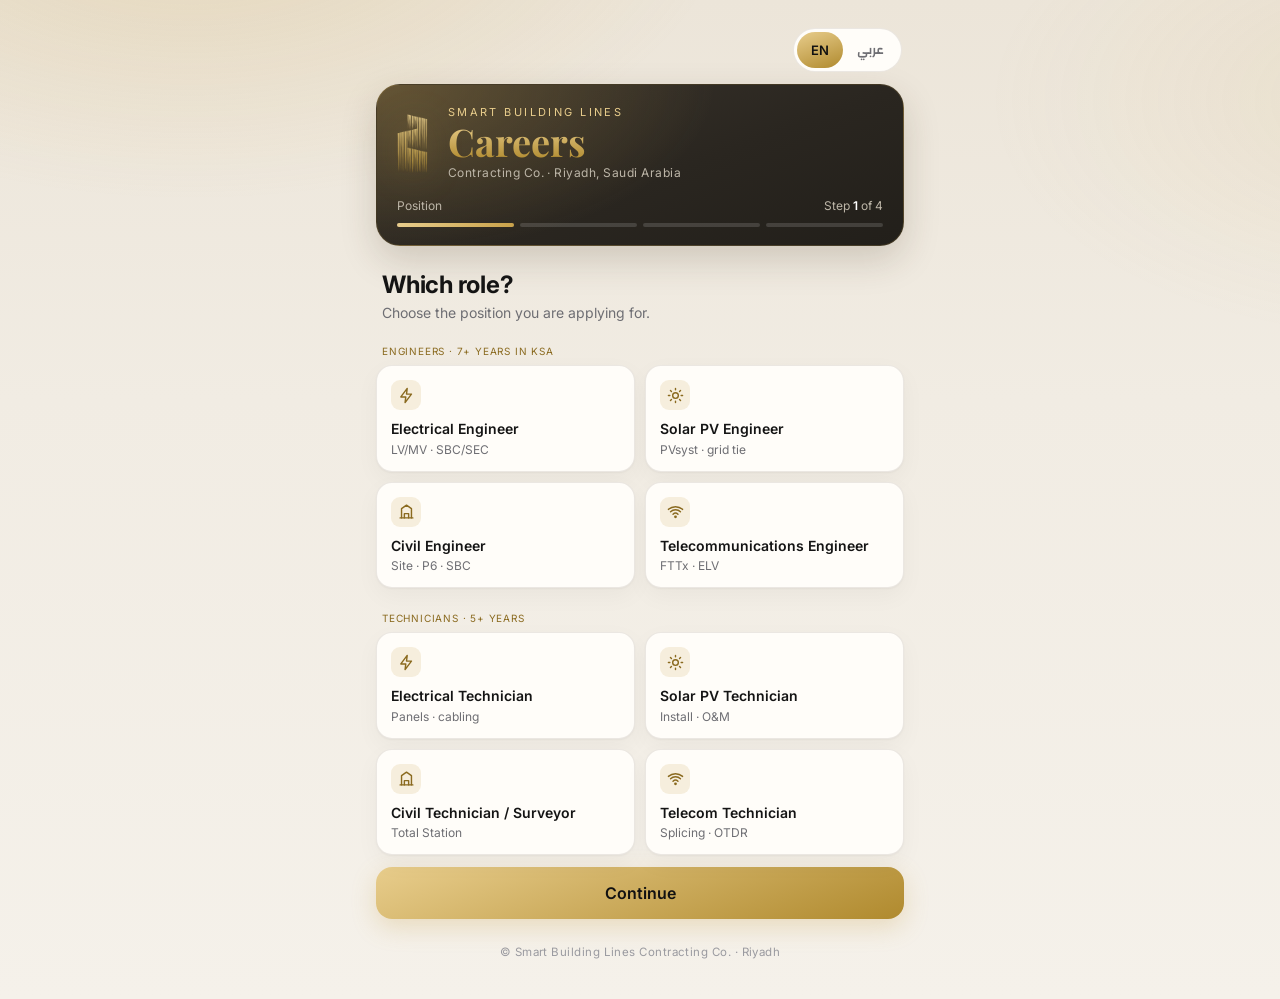
==== index.html @ 813a9403 "SBL Careers application page Co-Authored-By: Claude Opus 5.5 <noreply@anthropic.com>" ====
<!DOCTYPE html>
<html lang="en" data-endpoint="https://script.google.com/macros/s/AKfycbzAaV3fFbVYVJC35uPJYt5zrLI_tDNO1kmP84xNP-Ys5DEZwNAUCyAyCzdY38kc4tC_Tg/exec">
<head>
<meta charset="utf-8">
<meta name="viewport" content="width=device-width, initial-scale=1, viewport-fit=cover">
<title>SBL Careers | Smart Building Lines</title>
<meta name="description" content="Join Smart Building Lines Contracting Co. in Riyadh. Apply in 3 minutes.">
<meta property="og:type" content="website">
<meta property="og:title" content="SBL Careers | Smart Building Lines">
<meta property="og:description" content="Engineers and technicians: electrical, solar PV, civil and telecom. Riyadh, Saudi Arabia. Apply in 3 minutes.">
<meta property="og:url" content="https://sblcontracting.github.io/careers/">
<meta property="og:image" content="https://sblcontracting.github.io/careers/og-careers.jpg">
<meta name="twitter:card" content="summary_large_image">

<link rel="preconnect" href="https://fonts.googleapis.com">
<link href="https://fonts.googleapis.com/css2?family=Inter:wght@400;500;600;700&family=Playfair+Display:wght@600;700&family=Changa:wght@400;500;600;700&display=swap" rel="stylesheet">
<link rel="stylesheet" href="careers.css">
</head>
<body>
<div class="wrap">
  <div class="top"><div class="lang" id="lang"><button type="button" data-l="en" class="sel">EN</button><button type="button" data-l="ar">عربي</button></div></div>
  <header class="head">
  <div class="hero">
    <img src="[data-uri]" alt="SBL">
    <div>
      <div class="k">Smart Building Lines</div>
      <h1>Careers</h1>
      <div class="s">Contracting Co. · Riyadh, Saudi Arabia</div>
    </div>
  </div>

  <div class="steplbl"><span id="slName">Position</span><span><span data-tx>Step</span> <b id="slNo">1</b> <span data-tx>of</span> 4</span></div>
  <div class="prog"><i class="on"></i><i></i><i></i><i></i></div>
  </header>

  <div class="stage">
  <!-- STEP 1 -->
  <section class="step on" data-name="Position">
    <h2>Which role?</h2>
    <p class="sub">Choose the position you are applying for.</p>
    <span class="tag">Engineers · 7+ years in KSA</span>
    <div class="jobs" id="jobsE"></div>
    <span class="tag">Technicians · 5+ years</span>
    <div class="jobs" id="jobsT"></div>
    <div class="msg" id="m1"></div>
    <div class="bar"><button class="btn p" data-next>Continue</button></div>
  </section>

  <!-- STEP 2 -->
  <section class="step" data-name="About you">
    <h2>About you</h2>
    <p class="sub">So we can reach you.</p>
    <div class="group">
      <label class="row"><span class="ico"><svg xmlns="http://www.w3.org/2000/svg" viewBox="0 0 24 24" fill="none" stroke="currentColor" stroke-width="2" stroke-linecap="round" stroke-linejoin="round"><circle cx="12" cy="8" r="4"/><path d="M4 21c0-4 4-6 8-6s8 2 8 6"/></svg></span><input name="name" placeholder="Full name (as in ID / passport)" autocomplete="name" required></label>
      <label class="row"><span class="ico"><svg xmlns="http://www.w3.org/2000/svg" viewBox="0 0 24 24" fill="none" stroke="currentColor" stroke-width="2" stroke-linecap="round" stroke-linejoin="round"><rect x="6" y="2" width="12" height="20" rx="3"/><path d="M11 18h2"/></svg></span><input name="phone" type="tel" placeholder="Mobile (WhatsApp) 05XXXXXXXX" autocomplete="tel" required pattern="[+0-9 ]{9,16}"></label>
      <label class="row"><span class="ico"><svg xmlns="http://www.w3.org/2000/svg" viewBox="0 0 24 24" fill="none" stroke="currentColor" stroke-width="2" stroke-linecap="round" stroke-linejoin="round"><rect x="3" y="5" width="18" height="14" rx="3"/><path d="M3 7l9 6 9-6"/></svg></span><input name="email" type="email" placeholder="Email address" autocomplete="email" required></label>
      <label class="row"><span class="ico"><svg xmlns="http://www.w3.org/2000/svg" viewBox="0 0 24 24" fill="none" stroke="currentColor" stroke-width="2" stroke-linecap="round" stroke-linejoin="round"><path d="M12 21s-7-6.2-7-11a7 7 0 0 1 14 0c0 4.8-7 11-7 11z"/><circle cx="12" cy="10" r="2.5"/></svg></span><input name="city" placeholder="Current city" required></label>
    </div>
    <div class="group">
      <div class="q" data-q="nationality"><div class="ql">Nationality</div>
        <div class="seg"><button type="button">Saudi</button><button type="button">Non-Saudi</button></div></div>
      <div class="q" data-q="residency"><div class="ql">Residency status</div>
        <div class="chips"><button type="button" class="chip">Saudi national</button><button type="button" class="chip">Transferable Iqama</button><button type="button" class="chip">Iqama not transferable</button><button type="button" class="chip">Outside Saudi Arabia</button></div></div>
    </div>
    <div class="msg" id="m2"></div>
    <div class="bar"><button class="btn s" data-prev>Back</button><button class="btn p" data-next>Continue</button></div>
  </section>

  <!-- STEP 3 -->
  <section class="step" data-name="Experience">
    <h2>Experience</h2>
    <p class="sub">Tell us about your background.</p>
    <div class="group">
      <label class="row"><span class="ico"><svg xmlns="http://www.w3.org/2000/svg" viewBox="0 0 24 24" fill="none" stroke="currentColor" stroke-width="2" stroke-linecap="round" stroke-linejoin="round"><path d="M2 9l10-5 10 5-10 5z"/><path d="M6 11v5c3 2 9 2 12 0v-5"/></svg></span>
        <select name="qualification" required><option value="" disabled selected hidden>Highest qualification</option><option>Master's degree or higher</option><option>Bachelor's degree</option><option>Diploma</option><option>Vocational certificate</option><option>Other</option></select><span class="chev">›</span></label>
      <label class="row"><span class="ico"><svg xmlns="http://www.w3.org/2000/svg" viewBox="0 0 24 24" fill="none" stroke="currentColor" stroke-width="2" stroke-linecap="round" stroke-linejoin="round"><path d="M4 4h6a3 3 0 0 1 3 3v13a2 2 0 0 0-2-2H4z"/><path d="M20 4h-6a3 3 0 0 0-3 3"/><path d="M20 4v14h-7"/></svg></span><input name="field" placeholder="Field of study, e.g. Electrical Engineering" required></label>
    </div>
    <div class="group">
      <div class="row"><span class="ico"><svg xmlns="http://www.w3.org/2000/svg" viewBox="0 0 24 24" fill="none" stroke="currentColor" stroke-width="2" stroke-linecap="round" stroke-linejoin="round"><rect x="3" y="7" width="18" height="13" rx="2"/><path d="M8 7V5a2 2 0 0 1 2-2h4a2 2 0 0 1 2 2v2"/></svg></span><span class="grow">Total experience</span><div class="stepper" data-st="years"><button type="button">−</button><span>0</span><button type="button">+</button></div><span class="unit">yrs</span></div>
      <div class="row"><span class="ico"><svg xmlns="http://www.w3.org/2000/svg" viewBox="0 0 24 24" fill="none" stroke="currentColor" stroke-width="2" stroke-linecap="round" stroke-linejoin="round"><path d="M5 21V4"/><path d="M5 4h11l-2 4 2 4H5"/></svg></span><span class="grow">Inside Saudi Arabia</span><div class="stepper" data-st="ksaYears"><button type="button">−</button><span>0</span><button type="button">+</button></div><span class="unit">yrs</span></div>
    </div>
    <div class="group">
      <div class="q" data-q="sce"><div class="ql">Saudi Council of Engineers (SCE)</div>
        <div class="seg"><button type="button">Valid</button><button type="button">In progress</button><button type="button">No</button></div></div>
      <div class="q" data-q="licence"><div class="ql">Saudi driving licence</div>
        <div class="seg"><button type="button">Yes</button><button type="button">No</button></div></div>
      <div class="q" data-q="software" data-multi><div class="ql">Software you use confidently</div>
        <div class="chips"><button type="button" class="chip">AutoCAD</button><button type="button" class="chip">Revit</button><button type="button" class="chip">Primavera P6</button><button type="button" class="chip">MS Project</button><button type="button" class="chip">DIALux</button><button type="button" class="chip">ETAP</button><button type="button" class="chip">PVsyst</button><button type="button" class="chip">Helioscope</button><button type="button" class="chip">OTDR / Splicing</button><button type="button" class="chip">Total Station</button></div></div>
    </div>
    <div class="msg" id="m3"></div>
    <div class="bar"><button class="btn s" data-prev>Back</button><button class="btn p" data-next>Continue</button></div>
  </section>

  <!-- STEP 4 -->
  <section class="step" data-name="CV">
    <h2>Last step</h2>
    <p class="sub">Upload your CV and tell us when you can start.</p>
    <div class="drop" id="drop">
      <div class="ci"><svg xmlns="http://www.w3.org/2000/svg" viewBox="0 0 24 24" fill="none" stroke="currentColor" stroke-width="2" stroke-linecap="round" stroke-linejoin="round"><path d="M12 16V4"/><path d="M7 9l5-5 5 5"/><path d="M4 16v2a2 2 0 0 0 2 2h12a2 2 0 0 0 2-2v-2"/></svg></div>
      <b id="dropT">Upload your CV</b>
      <small id="dropS">PDF or Word · up to 10 MB</small>
      <input type="file" id="cv" accept=".pdf,.doc,.docx,application/pdf,application/msword,application/vnd.openxmlformats-officedocument.wordprocessingml.document" hidden>
    </div>
    <div class="group">
      <label class="row"><span class="ico"><svg xmlns="http://www.w3.org/2000/svg" viewBox="0 0 24 24" fill="none" stroke="currentColor" stroke-width="2" stroke-linecap="round" stroke-linejoin="round"><rect x="2" y="6" width="20" height="12" rx="2"/><circle cx="12" cy="12" r="2.5"/></svg></span><input name="salary" type="number" inputmode="numeric" min="1" placeholder="Expected monthly salary" required><span class="unit">SAR</span></label>
      <label class="row"><span class="ico"><svg xmlns="http://www.w3.org/2000/svg" viewBox="0 0 24 24" fill="none" stroke="currentColor" stroke-width="2" stroke-linecap="round" stroke-linejoin="round"><path d="M10 14a5 5 0 0 0 7 0l3-3a5 5 0 0 0-7-7l-1 1"/><path d="M14 10a5 5 0 0 0-7 0l-3 3a5 5 0 0 0 7 7l1-1"/></svg></span><input name="linkedin" type="url" placeholder="LinkedIn profile (optional)"></label>
      <input name="website" class="hp" tabindex="-1" autocomplete="off" aria-hidden="true">
    </div>
    <div class="group">
      <div class="q" data-q="join"><div class="ql">When can you join?</div>
        <div class="chips"><button type="button" class="chip">Immediately</button><button type="button" class="chip">Within 2 weeks</button><button type="button" class="chip">Within 1 month</button><button type="button" class="chip">More than 1 month</button></div></div>
    </div>
    <div class="group"><div class="tg" id="decl"><div class="sw"></div><span>I confirm that the information provided is accurate and complete.</span></div></div>
    <div class="msg" id="m4"></div>
    <div class="bar"><button class="btn s" data-prev>Back</button><button class="btn p" id="submit">Submit application</button></div>
  </section>

  <section class="step" data-name="Done">
    <div class="done">
      <div class="ok"><svg viewBox="0 0 24 24" fill="none" stroke-width="3" stroke-linecap="round" stroke-linejoin="round"><path d="M5 12l5 5L19 7"/></svg></div>
      <h2>Thank you</h2>
      <p class="sub thanks">Your application has been received. Our team will review it and contact you if your profile matches the position.</p>
    </div>
  </section>
  </div>

  <div class="foot">© Smart Building Lines Contracting Co. · Riyadh</div>
</div>

<script src="careers.js" defer></script>
</body>
</html>
---- careers.css ----
:root{
  --bg:#f1ece3; --card:#ffffff; --cell:#fffdf9; --line:rgba(60,45,20,.10); --field:#f3eee5; --ink:#8a6a1f;
  --text:#141414; --muted:#6e6e73; --gold:#c9a24a; --gold2:#e8cd8c; --gold3:#b08a2e;
  --danger:#ff6b6b; --r:18px;
}
*{box-sizing:border-box;-webkit-tap-highlight-color:transparent}
html,body{margin:0;background:var(--bg);color:var(--text);font-family:Inter,-apple-system,BlinkMacSystemFont,"SF Pro Text",system-ui,sans-serif;-webkit-font-smoothing:antialiased}
body{min-height:100vh;background:
  radial-gradient(900px 500px at 15% -10%,rgba(201,162,74,.22),transparent 60%),
  radial-gradient(700px 400px at 110% 10%,rgba(201,162,74,.10),transparent 60%),
  linear-gradient(180deg,#ece5d9 0%,var(--bg) 40%,#f5f1ea 100%)}
.wrap{max-width:560px;margin:0 auto;padding:28px 16px 40px}

/* black header band */
.head{background:radial-gradient(520px 260px at 0% 0%,rgba(201,162,74,.30),transparent 65%),
  linear-gradient(160deg,#3a342c 0%,#2a2620 55%,#221f1a 100%);
  border-radius:24px;padding:18px 18px 18px;margin:0 0 24px;box-shadow:0 14px 36px rgba(60,45,20,.18);border:1px solid rgba(201,162,74,.18)}
.head .hero{margin:2px 0 18px}
.head .hero .k{color:var(--gold2)}
.head .hero h1{background:linear-gradient(180deg,var(--gold2),var(--gold3));-webkit-background-clip:text;background-clip:text}
.head .hero .s,.head .steplbl{color:#a1a1a6}
.head .steplbl b{color:#fff}
.head .steplbl{margin:0 2px 10px}
.head .prog{margin:0 2px}
.head .prog i{background:rgba(255,255,255,.12)}
.head .hero .s,.head .steplbl{color:#bdb6a8}
.head .prog i{background:rgba(255,255,255,.14)}

/* language switch */
.top{display:flex;justify-content:flex-end;margin:0 2px 12px}
.lang{display:flex;background:var(--cell);border:1px solid var(--line);border-radius:999px;padding:3px}
.lang button{border:0;background:transparent;color:var(--muted);font:600 13px Inter,Changa,sans-serif;padding:6px 14px;border-radius:999px;cursor:pointer;transition:background .25s,color .2s}
.lang button.sel{background:linear-gradient(160deg,var(--gold2),var(--gold3));color:#111;-webkit-text-fill-color:#111;transition:none}

/* Arabic */
html[lang=ar] body{font-family:Changa,Inter,system-ui,sans-serif}
html[lang=ar] .hero h1{font-family:Changa,serif;font-weight:700;line-height:1.15}
html[lang=ar] .done h2{font-family:Changa,serif}
html[lang=ar] .hero .k,html[lang=ar] .tag,html[lang=ar] .glabel{letter-spacing:0}
html[lang=ar] .sub,html[lang=ar] .tg span{line-height:1.6}
html[lang=ar] .row input,html[lang=ar] .row select{font-family:Changa,Inter,sans-serif}
html[lang=ar] .row input[type=tel]:not(:placeholder-shown),html[lang=ar] .row input[type=email]:not(:placeholder-shown),html[lang=ar] .row input[type=url]:not(:placeholder-shown),html[lang=ar] .row input[type=number]:not(:placeholder-shown){direction:ltr;text-align:right}
html[dir=rtl] .tg.on .sw::after{transform:translateX(-20px)}
html[dir=rtl] .step{animation-name:inb}
html[dir=rtl] .step.back{animation-name:in}
html[dir=rtl] .chev{transform:scaleX(-1)}

/* hero */
.hero{display:flex;align-items:center;gap:16px;margin:8px 4px 22px}
.hero img{height:62px;filter:drop-shadow(0 6px 18px rgba(201,162,74,.35))}
.hero .k{font-size:11px;letter-spacing:.22em;color:var(--ink);text-transform:uppercase}
.hero h1{font-family:"Playfair Display",Georgia,serif;font-size:38px;line-height:1;margin:4px 0 4px;
  background:linear-gradient(180deg,#c9a24a,#8a6a1f);-webkit-background-clip:text;background-clip:text;color:transparent}
.hero .s{font-size:12px;color:var(--muted);letter-spacing:.04em}

/* progress */
.prog{display:flex;gap:6px;margin:0 4px 18px}
.prog i{flex:1;height:4px;border-radius:4px;background:rgba(17,17,17,.09);overflow:hidden;position:relative}
.prog i::after{content:"";position:absolute;inset:0;width:0;background:linear-gradient(90deg,var(--gold2),var(--gold));transition:width .5s cubic-bezier(.2,.8,.2,1)}
.prog i.on::after{width:100%}
.steplbl{display:flex;justify-content:space-between;margin:0 6px 10px;font-size:12px;color:var(--muted)}
.steplbl b{color:var(--text);font-weight:600}

/* steps */
.stage{position:relative}
.step{display:none;animation:in .45s cubic-bezier(.2,.8,.2,1)}
.step.on{display:block}
.step.back{animation:inb .45s cubic-bezier(.2,.8,.2,1)}
@keyframes in{from{opacity:0;transform:translateX(24px)}to{opacity:1;transform:none}}
@keyframes inb{from{opacity:0;transform:translateX(-24px)}to{opacity:1;transform:none}}
h2{font-size:24px;font-weight:700;margin:6px 6px 4px;letter-spacing:-.01em}
.sub{color:var(--muted);font-size:14px;margin:0 6px 16px;line-height:1.45}

/* iOS grouped list */
.group{background:var(--cell);border-radius:var(--r);overflow:hidden;margin-bottom:18px;border:1px solid var(--line);box-shadow:0 1px 2px rgba(0,0,0,.04),0 8px 24px rgba(0,0,0,.04)}
.glabel{font-size:12px;text-transform:uppercase;letter-spacing:.08em;color:var(--muted);margin:0 16px 8px}
.row{display:flex;align-items:center;gap:12px;padding:0 16px;min-height:54px;position:relative}
.row+.row::before{content:"";position:absolute;top:0;inset-inline-start:56px;inset-inline-end:0;height:1px;background:var(--line)}
.ico{width:28px;height:28px;border-radius:8px;display:grid;place-items:center;flex:none;
  background:linear-gradient(160deg,var(--gold2),var(--gold3));color:#111}
.ico svg{width:16px;height:16px}
.row input,.row select{flex:1;min-width:0;border:0;outline:0;background:transparent;color:var(--text);font:inherit;font-size:16px;padding:16px 0}
.row input::placeholder{color:#a1a1a6}
.row select{appearance:none;-webkit-appearance:none;cursor:pointer}
.row select:invalid{color:#a1a1a6}
.row .chev{color:#a1a1a6;flex:none}
.row.err input,.row.err select{color:var(--danger)}
.row .unit{color:var(--muted);font-size:14px;flex:none}

/* position cards */
.jobs{display:grid;grid-template-columns:1fr 1fr;gap:10px;margin-bottom:18px}
.job{background:var(--cell);border:1px solid var(--line);border-radius:16px;padding:14px;cursor:pointer;transition:transform .15s,border-color .2s,background .2s;position:relative;box-shadow:0 1px 2px rgba(0,0,0,.04),0 8px 24px rgba(0,0,0,.04)}
.job:active{transform:scale(.97)}
.job .t{font-weight:600;font-size:14px;line-height:1.25}
.job .m{font-size:12px;color:var(--muted);margin-top:4px}
.job .ji{width:30px;height:30px;border-radius:9px;display:grid;place-items:center;margin-bottom:10px;background:rgba(201,162,74,.16);color:var(--ink)}
.job .ji svg{width:17px;height:17px}
.job.sel{border-color:var(--gold);background:linear-gradient(160deg,rgba(201,162,74,.18),rgba(201,162,74,.05))}
.job.sel::after{content:"";position:absolute;top:12px;inset-inline-end:12px;width:20px;height:20px;border-radius:50%;
  background:var(--gold) url("data:image/svg+xml,%3Csvg xmlns='http://www.w3.org/2000/svg' viewBox='0 0 24 24' fill='none' stroke='%23111' stroke-width='3.2' stroke-linecap='round' stroke-linejoin='round'%3E%3Cpath d='M5 12l5 5L19 7'/%3E%3C/svg%3E") center/12px no-repeat}
.tag{display:inline-block;font-size:10px;letter-spacing:.08em;text-transform:uppercase;color:var(--ink);margin:4px 6px 8px}

/* segmented + chips */
.q{padding:14px 16px}
.q+.q{border-top:1px solid var(--line)}
.q .ql{font-size:15px;margin-bottom:10px;display:flex;gap:10px;align-items:center}
.seg{display:flex;background:var(--field);border-radius:11px;padding:3px;position:relative}
.seg button{flex:1;border:0;background:transparent;color:var(--muted);font:inherit;font-size:13.5px;font-weight:500;padding:9px 6px;border-radius:9px;cursor:pointer;transition:color .2s,background .25s}
.seg button.sel{background:linear-gradient(160deg,var(--gold2),var(--gold3));color:#111;font-weight:600;box-shadow:0 2px 10px rgba(201,162,74,.3)}
.chips{display:flex;flex-wrap:wrap;gap:8px}
.chip{border:1px solid var(--line);background:var(--field);color:var(--text);font:inherit;font-size:13.5px;padding:8px 14px;border-radius:999px;cursor:pointer;transition:all .2s}
.chip.sel{border-color:var(--gold);color:#111;background:linear-gradient(160deg,var(--gold2),var(--gold3))}
.seg button.sel,.chip.sel{transition:none;-webkit-text-fill-color:#111}
.q.err .seg,.q.err .chips{outline:1px solid var(--danger);outline-offset:3px;border-radius:12px}

/* stepper */
.stepper{display:flex;align-items:center;gap:0;background:var(--field);border-radius:11px;flex:none}
.stepper button{width:40px;height:36px;border:0;background:transparent;color:var(--ink);font-size:20px;cursor:pointer}
.stepper span{min-width:34px;text-align:center;font-weight:600;font-variant-numeric:tabular-nums}

/* upload */
.drop{border:1.5px dashed rgba(201,162,74,.45);border-radius:var(--r);padding:26px 18px;text-align:center;cursor:pointer;background:rgba(201,162,74,.05);transition:background .2s,border-color .2s;margin-bottom:18px}
.drop:hover,.drop.over{background:rgba(201,162,74,.1);border-color:var(--gold)}
.drop .ci{width:52px;height:52px;margin:0 auto 10px;border-radius:16px;display:grid;place-items:center;background:linear-gradient(160deg,var(--gold2),var(--gold3));color:#111}
.drop .ci svg{width:26px;height:26px}
.drop b{display:block;font-size:15px}
.drop small{color:var(--muted);font-size:12.5px}
.drop.has{border-style:solid;border-color:var(--gold)}
.drop.err{border-color:var(--danger)}

/* toggle */
.tg{display:flex;align-items:flex-start;gap:12px;padding:14px 16px;cursor:pointer}
.sw{width:51px;height:31px;border-radius:31px;background:#e3e1db;position:relative;flex:none;transition:background .25s}
.sw::after{content:"";position:absolute;top:2px;inset-inline-start:2px;width:27px;height:27px;border-radius:50%;background:#fff;box-shadow:0 2px 6px rgba(0,0,0,.35);transition:transform .25s cubic-bezier(.2,.8,.2,1)}
.tg.on .sw{background:var(--gold)}
.tg.on .sw::after{transform:translateX(20px)}
.tg span{font-size:14px;line-height:1.45;color:var(--text)}
.tg.err .sw{box-shadow:0 0 0 1px var(--danger)}

/* buttons */
.bar{display:flex;gap:10px;margin-top:6px}
.btn{flex:1;border:0;border-radius:16px;font:inherit;font-weight:600;font-size:16px;padding:16px;cursor:pointer;transition:transform .12s,opacity .2s}
.btn:active{transform:scale(.98)}
.btn.p{background:linear-gradient(160deg,var(--gold2),var(--gold3));color:#111;box-shadow:0 8px 24px rgba(201,162,74,.28)}
.btn.s{background:var(--cell);color:var(--text);border:1px solid var(--line);flex:0 0 110px}
.btn[disabled]{opacity:.6}
.msg{color:var(--danger);font-size:13px;margin:-6px 6px 12px;min-height:0}

/* done */
.done{text-align:center;padding:40px 10px}
.done .ok{width:86px;height:86px;border-radius:50%;margin:0 auto 18px;display:grid;place-items:center;background:linear-gradient(160deg,var(--gold2),var(--gold3));box-shadow:0 12px 36px rgba(201,162,74,.35);animation:pop .6s cubic-bezier(.2,1.4,.4,1)}
.done .ok svg{width:42px;height:42px;stroke:#111;stroke-dasharray:40;stroke-dashoffset:40;animation:draw .5s .35s forwards}
@keyframes pop{from{transform:scale(.4);opacity:0}to{transform:none;opacity:1}}
@keyframes draw{to{stroke-dashoffset:0}}
.done h2{font-family:"Playfair Display",Georgia,serif;font-size:30px}
.grow{flex:1}
.sub.thanks{margin:8px auto;max-width:360px}
.hp{position:absolute;left:-9999px;width:1px;height:1px;opacity:0}
.foot{text-align:center;color:#9a9aa0;font-size:11.5px;margin-top:26px;letter-spacing:.04em}
.spin{display:inline-block;width:18px;height:18px;border:2px solid rgba(0,0,0,.25);border-top-color:#111;border-radius:50%;animation:sp .7s linear infinite;vertical-align:-3px;margin-right:8px}
@keyframes sp{to{transform:rotate(360deg)}}
@media (max-width:420px){.job{padding:12px}.job .t{font-size:13.5px}.hero h1{font-size:32px}}
@media (max-width:330px){.jobs{grid-template-columns:1fr}}
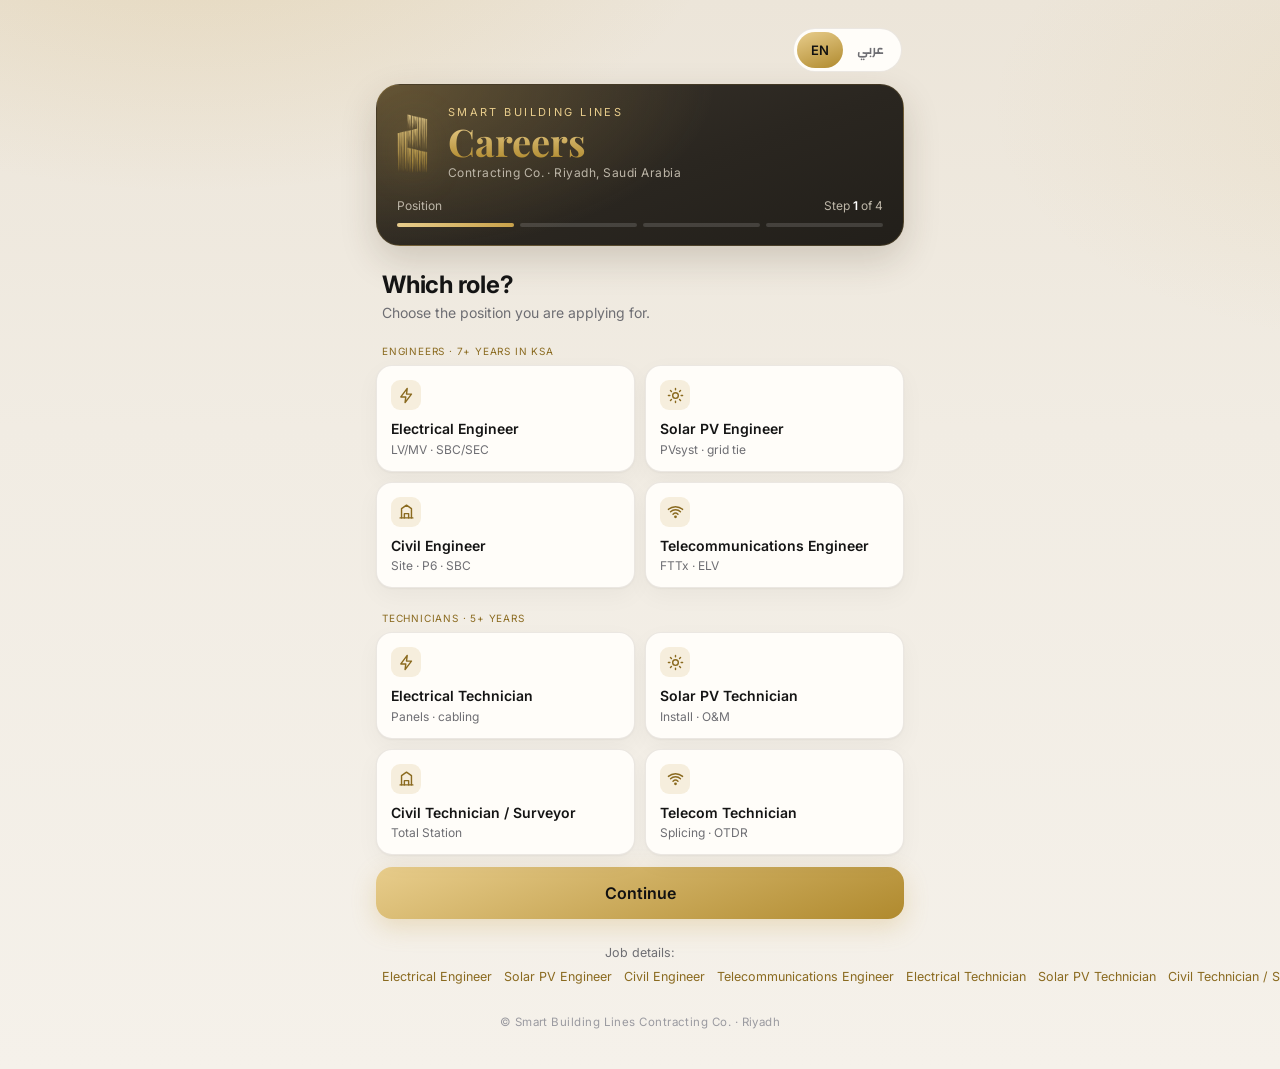
==== commit 1e26910a: "Add 8 job pages with JobPosting data, sitemap, role preselect Co-Authored-By: Claude Opus 5.5 <norep" ====
--- a/index.html
+++ b/index.html
@@ -124,6 +124,7 @@
   </section>
   </div>
 
+  <nav class="jl">Job details: <a href="jobs/electrical-engineer/">Electrical Engineer</a><a href="jobs/solar-pv-engineer/">Solar PV Engineer</a><a href="jobs/civil-engineer/">Civil Engineer</a><a href="jobs/telecommunications-engineer/">Telecommunications Engineer</a><a href="jobs/electrical-technician/">Electrical Technician</a><a href="jobs/solar-pv-technician/">Solar PV Technician</a><a href="jobs/civil-technician-surveyor/">Civil Technician / Surveyor</a><a href="jobs/telecom-technician/">Telecom Technician</a></nav>
   <div class="foot">© Smart Building Lines Contracting Co. · Riyadh</div>
 </div>
 
--- a/careers.css
+++ b/careers.css
@@ -154,6 +154,8 @@
 @keyframes draw{to{stroke-dashoffset:0}}
 .done h2{font-family:"Playfair Display",Georgia,serif;font-size:30px}
 .grow{flex:1}
+.jl{margin-top:22px;text-align:center;font-size:12.5px;color:var(--muted);line-height:1.9}
+.jl a{color:var(--ink);text-decoration:none;margin:0 6px;white-space:nowrap}
 .sub.thanks{margin:8px auto;max-width:360px}
 .hp{position:absolute;left:-9999px;width:1px;height:1px;opacity:0}
 .foot{text-align:center;color:#9a9aa0;font-size:11.5px;margin-top:26px;letter-spacing:.04em}
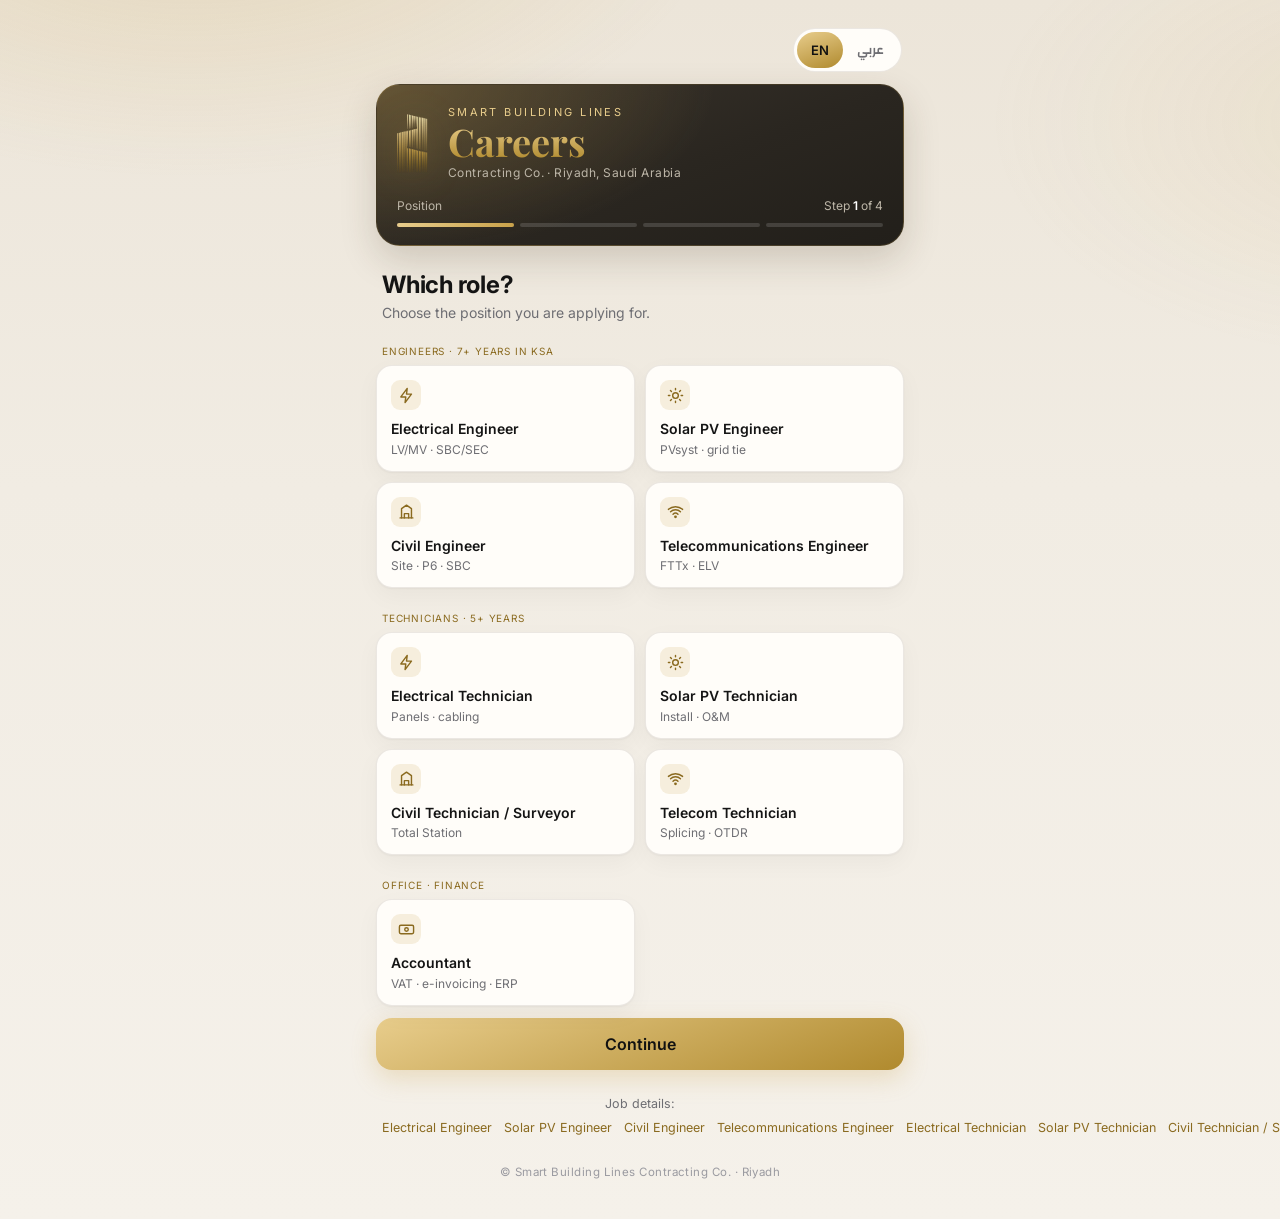
==== commit 3f2391a8: "Accountant role (Office · Finance): no SCE question, accounting software choices Co-Authored-By: Cla" ====
--- a/index.html
+++ b/index.html
@@ -21,7 +21,7 @@
   <div class="top"><div class="lang" id="lang"><button type="button" data-l="en" class="sel">EN</button><button type="button" data-l="ar">عربي</button></div></div>
   <header class="head">
   <div class="hero">
-    <img src="[data-uri]" alt="SBL">
+    <img src="[data-uri]" alt="SBL">
     <div>
       <div class="k">Smart Building Lines</div>
       <h1>Careers</h1>
@@ -42,6 +42,8 @@
     <div class="jobs" id="jobsE"></div>
     <span class="tag">Technicians · 5+ years</span>
     <div class="jobs" id="jobsT"></div>
+    <span class="tag">Office · Finance</span>
+    <div class="jobs" id="jobsO"></div>
     <div class="msg" id="m1"></div>
     <div class="bar"><button class="btn p" data-next>Continue</button></div>
   </section>
@@ -59,6 +61,9 @@
     <div class="group">
       <div class="q" data-q="nationality"><div class="ql">Nationality</div>
         <div class="seg"><button type="button">Saudi</button><button type="button">Non-Saudi</button></div></div>
+      <div class="row" id="natRow" hidden><span class="ico"><svg xmlns="http://www.w3.org/2000/svg" viewBox="0 0 24 24" fill="none" stroke="currentColor" stroke-width="2" stroke-linecap="round" stroke-linejoin="round"><path d="M5 21V4"/><path d="M5 4h11l-2 4 2 4H5"/></svg></span><input id="natIn" type="search" autocomplete="off" placeholder="Search your nationality" aria-label="Nationality"><span class="chev">⌄</span></div>
+      <div class="natlist" id="natList" hidden></div>
+      <input type="hidden" name="country" id="natVal">
       <div class="q" data-q="residency"><div class="ql">Residency status</div>
         <div class="chips"><button type="button" class="chip">Saudi national</button><button type="button" class="chip">Transferable Iqama</button><button type="button" class="chip">Iqama not transferable</button><button type="button" class="chip">Outside Saudi Arabia</button></div></div>
     </div>
@@ -72,7 +77,7 @@
     <p class="sub">Tell us about your background.</p>
     <div class="group">
       <label class="row"><span class="ico"><svg xmlns="http://www.w3.org/2000/svg" viewBox="0 0 24 24" fill="none" stroke="currentColor" stroke-width="2" stroke-linecap="round" stroke-linejoin="round"><path d="M2 9l10-5 10 5-10 5z"/><path d="M6 11v5c3 2 9 2 12 0v-5"/></svg></span>
-        <select name="qualification" required><option value="" disabled selected hidden>Highest qualification</option><option>Master's degree or higher</option><option>Bachelor's degree</option><option>Diploma</option><option>Vocational certificate</option><option>Other</option></select><span class="chev">›</span></label>
+        <select name="qualification" required><option value="" disabled selected hidden>Highest qualification</option><option value="Master&#39;s degree or higher">Master's degree or higher</option><option value="Bachelor&#39;s degree">Bachelor's degree</option><option value="Diploma">Diploma</option><option value="Vocational certificate">Vocational certificate</option><option value="Other">Other</option></select><span class="chev">›</span></label>
       <label class="row"><span class="ico"><svg xmlns="http://www.w3.org/2000/svg" viewBox="0 0 24 24" fill="none" stroke="currentColor" stroke-width="2" stroke-linecap="round" stroke-linejoin="round"><path d="M4 4h6a3 3 0 0 1 3 3v13a2 2 0 0 0-2-2H4z"/><path d="M20 4h-6a3 3 0 0 0-3 3"/><path d="M20 4v14h-7"/></svg></span><input name="field" placeholder="Field of study, e.g. Electrical Engineering" required></label>
     </div>
     <div class="group">
@@ -80,11 +85,13 @@
       <div class="row"><span class="ico"><svg xmlns="http://www.w3.org/2000/svg" viewBox="0 0 24 24" fill="none" stroke="currentColor" stroke-width="2" stroke-linecap="round" stroke-linejoin="round"><path d="M5 21V4"/><path d="M5 4h11l-2 4 2 4H5"/></svg></span><span class="grow">Inside Saudi Arabia</span><div class="stepper" data-st="ksaYears"><button type="button">−</button><span>0</span><button type="button">+</button></div><span class="unit">yrs</span></div>
     </div>
     <div class="group">
-      <div class="q" data-q="sce"><div class="ql">Saudi Council of Engineers (SCE)</div>
+      <div class="q" data-q="sce" id="qSce"><div class="ql">Saudi Council of Engineers (SCE)</div>
         <div class="seg"><button type="button">Valid</button><button type="button">In progress</button><button type="button">No</button></div></div>
       <div class="q" data-q="licence"><div class="ql">Saudi driving licence</div>
         <div class="seg"><button type="button">Yes</button><button type="button">No</button></div></div>
-      <div class="q" data-q="software" data-multi><div class="ql">Software you use confidently</div>
+      <div class="q" data-q="software" data-multi id="qSoftAcc" hidden><div class="ql">Software you use confidently</div>
+        <div class="chips"><button type="button" class="chip">Excel</button><button type="button" class="chip">SAP</button><button type="button" class="chip">Oracle</button><button type="button" class="chip">Odoo</button><button type="button" class="chip">QuickBooks</button><button type="button" class="chip">Zoho Books</button><button type="button" class="chip">Fatoora (ZATCA)</button><button type="button" class="chip">Other ERP</button></div></div>
+      <div class="q" data-q="software" data-multi id="qSoftEng"><div class="ql">Software you use confidently</div>
         <div class="chips"><button type="button" class="chip">AutoCAD</button><button type="button" class="chip">Revit</button><button type="button" class="chip">Primavera P6</button><button type="button" class="chip">MS Project</button><button type="button" class="chip">DIALux</button><button type="button" class="chip">ETAP</button><button type="button" class="chip">PVsyst</button><button type="button" class="chip">Helioscope</button><button type="button" class="chip">OTDR / Splicing</button><button type="button" class="chip">Total Station</button></div></div>
     </div>
     <div class="msg" id="m3"></div>
--- a/careers.css
+++ b/careers.css
@@ -163,3 +163,12 @@
 @keyframes sp{to{transform:rotate(360deg)}}
 @media (max-width:420px){.job{padding:12px}.job .t{font-size:13.5px}.hero h1{font-size:32px}}
 @media (max-width:330px){.jobs{grid-template-columns:1fr}}
+.row[hidden]{display:none!important}
+.natlist{margin:4px 12px 10px;max-height:240px;overflow:auto;background:var(--cell);border:1px solid var(--line);border-radius:14px;box-shadow:0 8px 24px rgba(60,45,20,.10);-webkit-overflow-scrolling:touch}
+.natlist button{display:block;width:100%;text-align:start;border:0;background:transparent;font:inherit;font-size:15px;color:var(--text);padding:11px 16px;border-bottom:1px solid var(--line);cursor:pointer}
+.natlist button:last-child{border-bottom:0}
+.natlist button:hover,.natlist button.sel{background:linear-gradient(160deg,rgba(232,205,140,.35),rgba(176,138,46,.18))}
+.natlist .none{padding:12px 16px;color:var(--muted)}
+.natlist[hidden]{display:none}
+#natIn::-webkit-search-cancel-button{display:none}
+.q[hidden]{display:none!important}
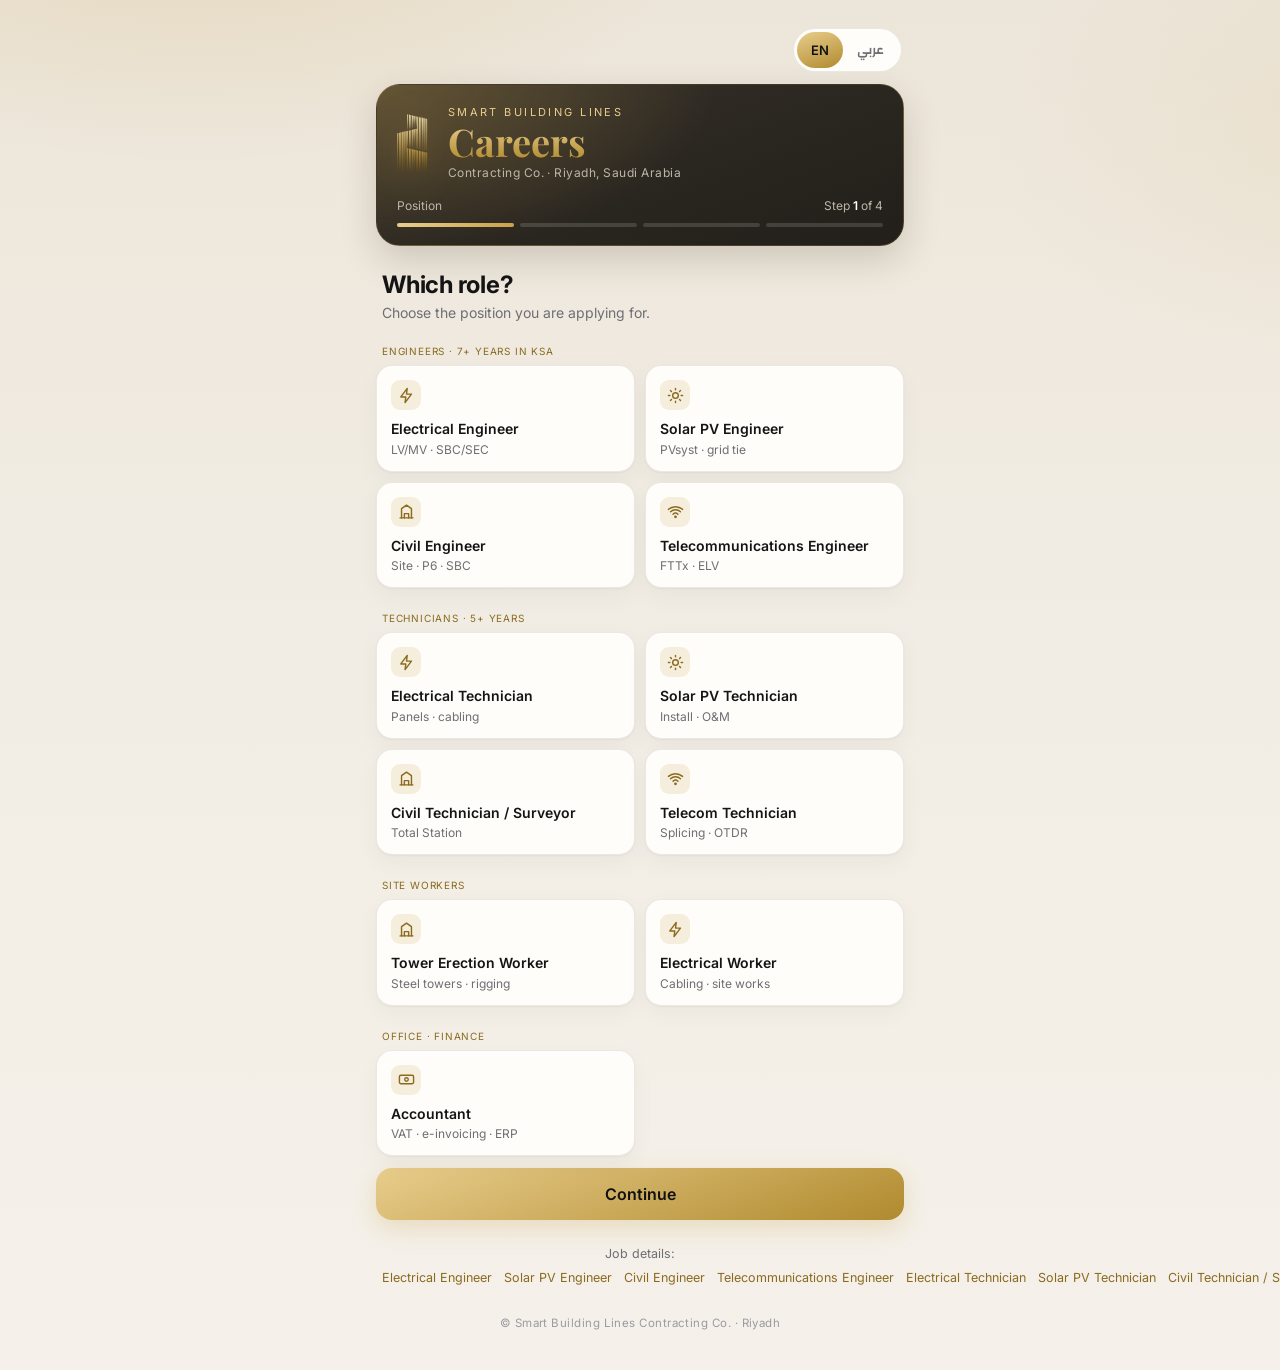
==== commit add01593: "Site workers (tower erection, electrical): CV optional, Iqama photo accepted; photos sent as PDF Co-" ====
--- a/index.html
+++ b/index.html
@@ -42,6 +42,8 @@
     <div class="jobs" id="jobsE"></div>
     <span class="tag">Technicians · 5+ years</span>
     <div class="jobs" id="jobsT"></div>
+    <span class="tag">Site workers</span>
+    <div class="jobs" id="jobsW"></div>
     <span class="tag">Office · Finance</span>
     <div class="jobs" id="jobsO"></div>
     <div class="msg" id="m1"></div>
@@ -77,8 +79,8 @@
     <p class="sub">Tell us about your background.</p>
     <div class="group">
       <label class="row"><span class="ico"><svg xmlns="http://www.w3.org/2000/svg" viewBox="0 0 24 24" fill="none" stroke="currentColor" stroke-width="2" stroke-linecap="round" stroke-linejoin="round"><path d="M2 9l10-5 10 5-10 5z"/><path d="M6 11v5c3 2 9 2 12 0v-5"/></svg></span>
-        <select name="qualification" required><option value="" disabled selected hidden>Highest qualification</option><option value="Master&#39;s degree or higher">Master's degree or higher</option><option value="Bachelor&#39;s degree">Bachelor's degree</option><option value="Diploma">Diploma</option><option value="Vocational certificate">Vocational certificate</option><option value="Other">Other</option></select><span class="chev">›</span></label>
-      <label class="row"><span class="ico"><svg xmlns="http://www.w3.org/2000/svg" viewBox="0 0 24 24" fill="none" stroke="currentColor" stroke-width="2" stroke-linecap="round" stroke-linejoin="round"><path d="M4 4h6a3 3 0 0 1 3 3v13a2 2 0 0 0-2-2H4z"/><path d="M20 4h-6a3 3 0 0 0-3 3"/><path d="M20 4v14h-7"/></svg></span><input name="field" placeholder="Field of study, e.g. Electrical Engineering" required></label>
+        <select name="qualification" required><option value="" disabled selected hidden>Highest qualification</option><option value="Master&#39;s degree or higher">Master's degree or higher</option><option value="Bachelor&#39;s degree">Bachelor's degree</option><option value="Diploma">Diploma</option><option value="Vocational certificate">Vocational certificate</option><option value="Secondary school">Secondary school</option><option value="No formal qualification">No formal qualification</option><option value="Other">Other</option></select><span class="chev">›</span></label>
+      <label class="row" id="rowField"><span class="ico"><svg xmlns="http://www.w3.org/2000/svg" viewBox="0 0 24 24" fill="none" stroke="currentColor" stroke-width="2" stroke-linecap="round" stroke-linejoin="round"><path d="M4 4h6a3 3 0 0 1 3 3v13a2 2 0 0 0-2-2H4z"/><path d="M20 4h-6a3 3 0 0 0-3 3"/><path d="M20 4v14h-7"/></svg></span><input name="field" placeholder="Field of study, e.g. Electrical Engineering" required></label>
     </div>
     <div class="group">
       <div class="row"><span class="ico"><svg xmlns="http://www.w3.org/2000/svg" viewBox="0 0 24 24" fill="none" stroke="currentColor" stroke-width="2" stroke-linecap="round" stroke-linejoin="round"><rect x="3" y="7" width="18" height="13" rx="2"/><path d="M8 7V5a2 2 0 0 1 2-2h4a2 2 0 0 1 2 2v2"/></svg></span><span class="grow">Total experience</span><div class="stepper" data-st="years"><button type="button">−</button><span>0</span><button type="button">+</button></div><span class="unit">yrs</span></div>
@@ -105,8 +107,8 @@
     <div class="drop" id="drop">
       <div class="ci"><svg xmlns="http://www.w3.org/2000/svg" viewBox="0 0 24 24" fill="none" stroke="currentColor" stroke-width="2" stroke-linecap="round" stroke-linejoin="round"><path d="M12 16V4"/><path d="M7 9l5-5 5 5"/><path d="M4 16v2a2 2 0 0 0 2 2h12a2 2 0 0 0 2-2v-2"/></svg></div>
       <b id="dropT">Upload your CV</b>
-      <small id="dropS">PDF or Word · up to 10 MB</small>
-      <input type="file" id="cv" accept=".pdf,.doc,.docx,application/pdf,application/msword,application/vnd.openxmlformats-officedocument.wordprocessingml.document" hidden>
+      <small id="dropS">PDF, Word or photo · up to 10 MB</small>
+      <input type="file" id="cv" accept=".pdf,.doc,.docx,.jpg,.jpeg,.png,application/pdf,application/msword,application/vnd.openxmlformats-officedocument.wordprocessingml.document,image/jpeg,image/png" hidden>
     </div>
     <div class="group">
       <label class="row"><span class="ico"><svg xmlns="http://www.w3.org/2000/svg" viewBox="0 0 24 24" fill="none" stroke="currentColor" stroke-width="2" stroke-linecap="round" stroke-linejoin="round"><rect x="2" y="6" width="20" height="12" rx="2"/><circle cx="12" cy="12" r="2.5"/></svg></span><input name="salary" type="number" inputmode="numeric" min="1" placeholder="Expected monthly salary" required><span class="unit">SAR</span></label>
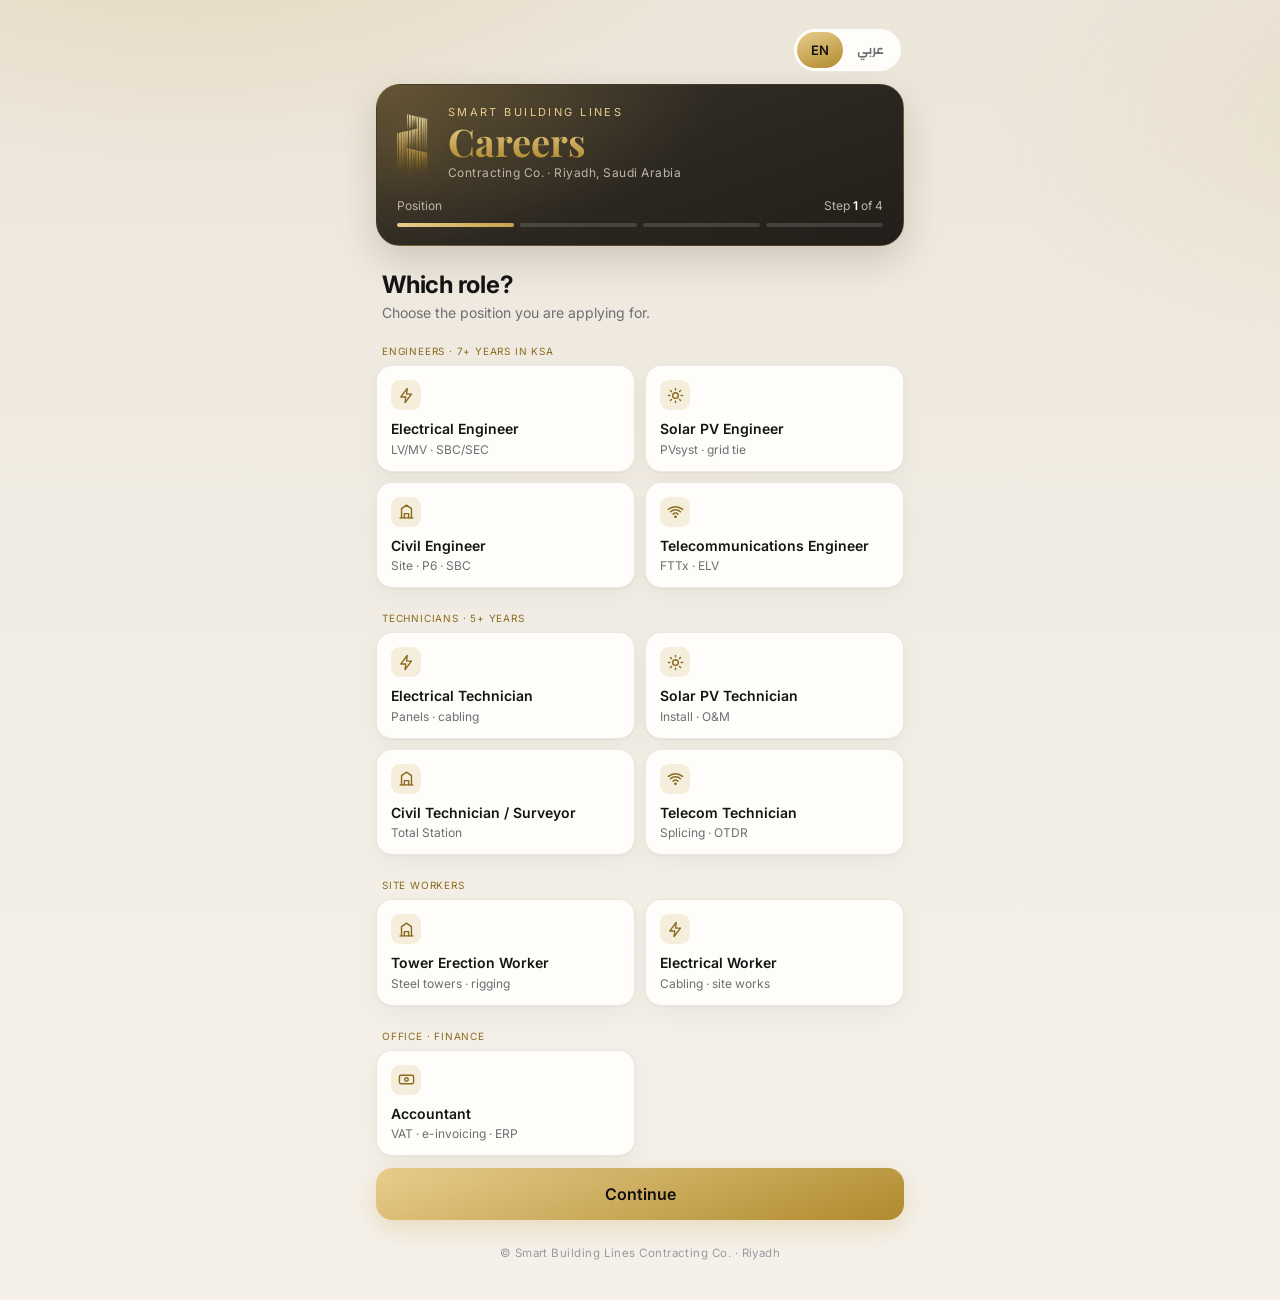
==== commit 872653e9: "Remove the long job-links row; language switch stays on the right; no sideways scroll Co-Authored-By" ====
--- a/index.html
+++ b/index.html
@@ -118,6 +118,8 @@
     <div class="group">
       <div class="q" data-q="join"><div class="ql">When can you join?</div>
         <div class="chips"><button type="button" class="chip">Immediately</button><button type="button" class="chip">Within 2 weeks</button><button type="button" class="chip">Within 1 month</button><button type="button" class="chip">More than 1 month</button></div></div>
+      <div class="q" data-q="source" id="qSource"><div class="ql">How did you hear about this job?</div>
+        <div class="chips"><button type="button" class="chip">LinkedIn</button><button type="button" class="chip">Mourjan</button><button type="button" class="chip">Google</button><button type="button" class="chip">Friend or colleague</button><button type="button" class="chip">Other</button></div></div>
     </div>
     <div class="group"><div class="tg" id="decl"><div class="sw"></div><span>I confirm that the information provided is accurate and complete.</span></div></div>
     <div class="msg" id="m4"></div>
@@ -133,7 +135,6 @@
   </section>
   </div>
 
-  <nav class="jl">Job details: <a href="jobs/electrical-engineer/">Electrical Engineer</a><a href="jobs/solar-pv-engineer/">Solar PV Engineer</a><a href="jobs/civil-engineer/">Civil Engineer</a><a href="jobs/telecommunications-engineer/">Telecommunications Engineer</a><a href="jobs/electrical-technician/">Electrical Technician</a><a href="jobs/solar-pv-technician/">Solar PV Technician</a><a href="jobs/civil-technician-surveyor/">Civil Technician / Surveyor</a><a href="jobs/telecom-technician/">Telecom Technician</a></nav>
   <div class="foot">© Smart Building Lines Contracting Co. · Riyadh</div>
 </div>
 
--- a/careers.css
+++ b/careers.css
@@ -27,7 +27,7 @@
 .head .prog i{background:rgba(255,255,255,.14)}
 
 /* language switch */
-.top{display:flex;justify-content:flex-end;margin:0 2px 12px}
+.top{display:flex;justify-content:flex-end;margin:0 2px 12px;direction:ltr}
 .lang{display:flex;background:var(--cell);border:1px solid var(--line);border-radius:999px;padding:3px}
 .lang button{border:0;background:transparent;color:var(--muted);font:600 13px Inter,Changa,sans-serif;padding:6px 14px;border-radius:999px;cursor:pointer;transition:background .25s,color .2s}
 .lang button.sel{background:linear-gradient(160deg,var(--gold2),var(--gold3));color:#111;-webkit-text-fill-color:#111;transition:none}
@@ -172,3 +172,4 @@
 .natlist[hidden]{display:none}
 #natIn::-webkit-search-cancel-button{display:none}
 .q[hidden]{display:none!important}
+html,body{overflow-x:hidden;max-width:100%}
